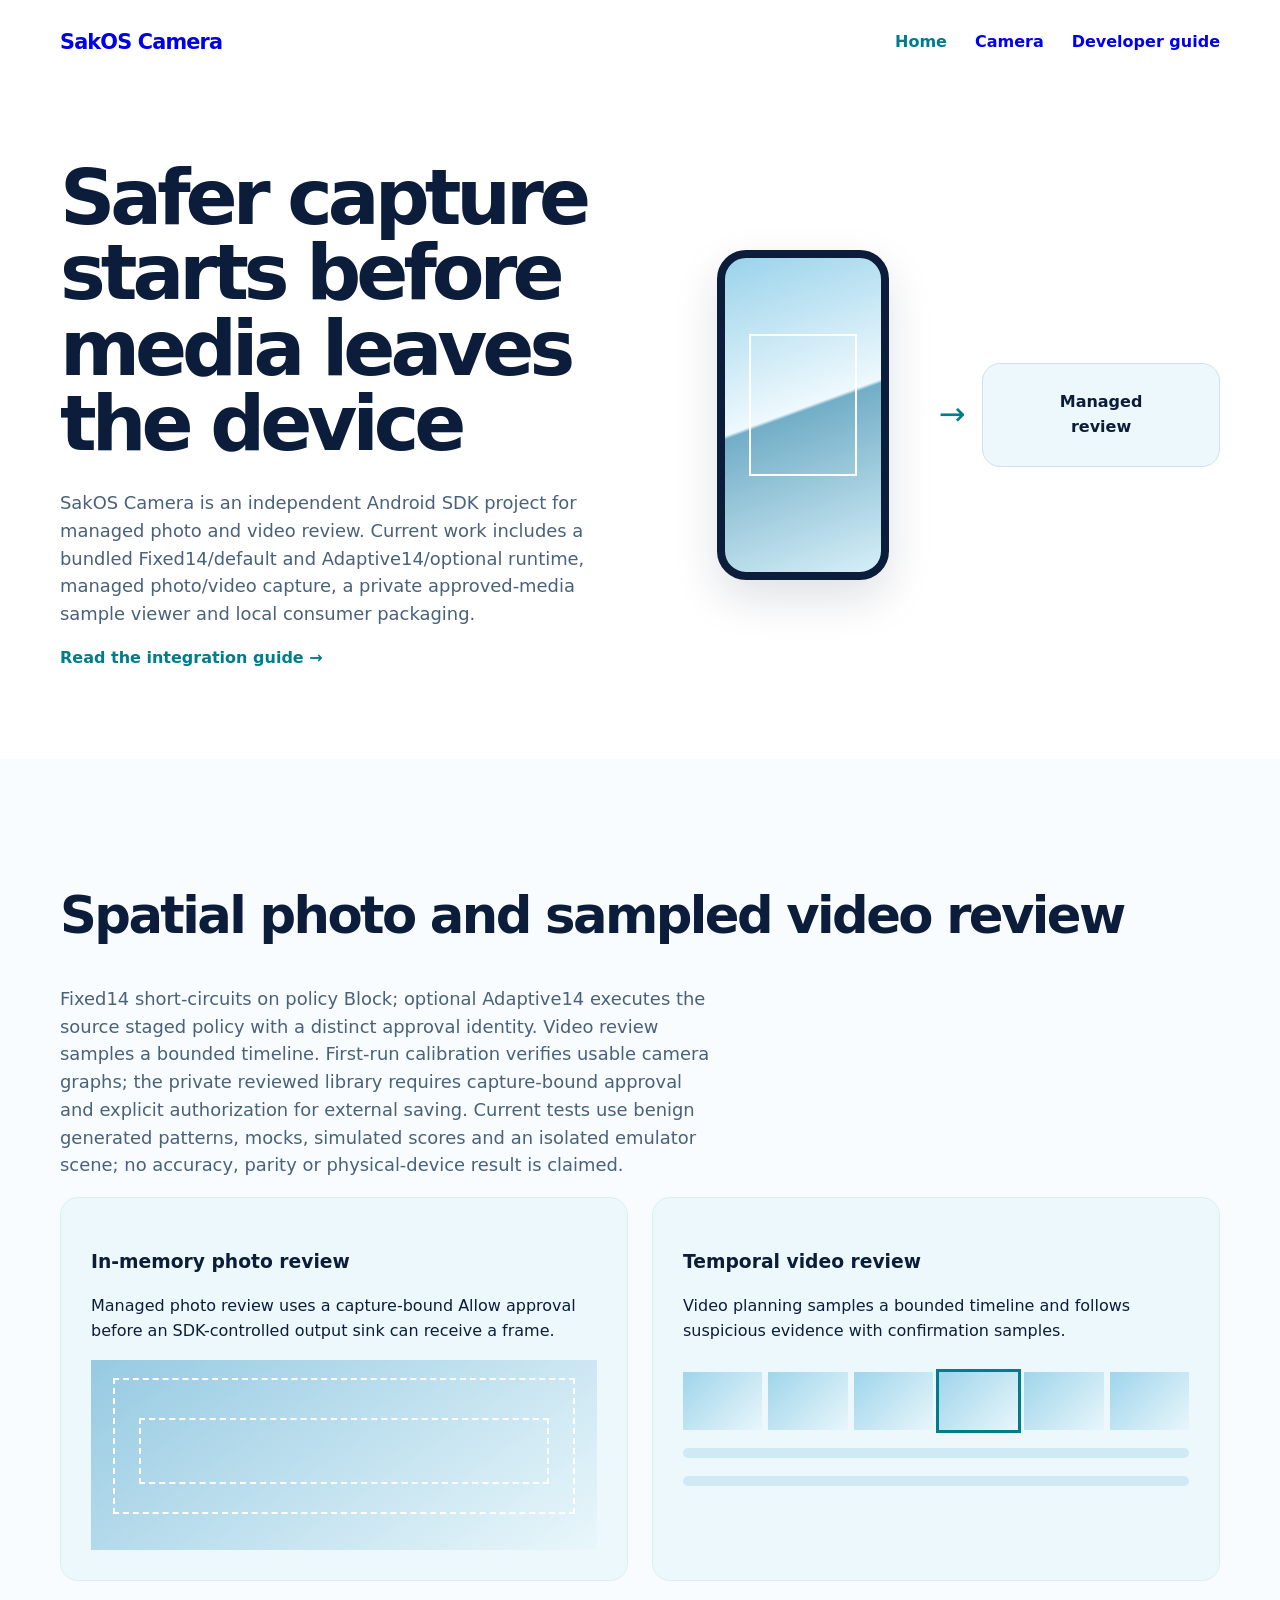
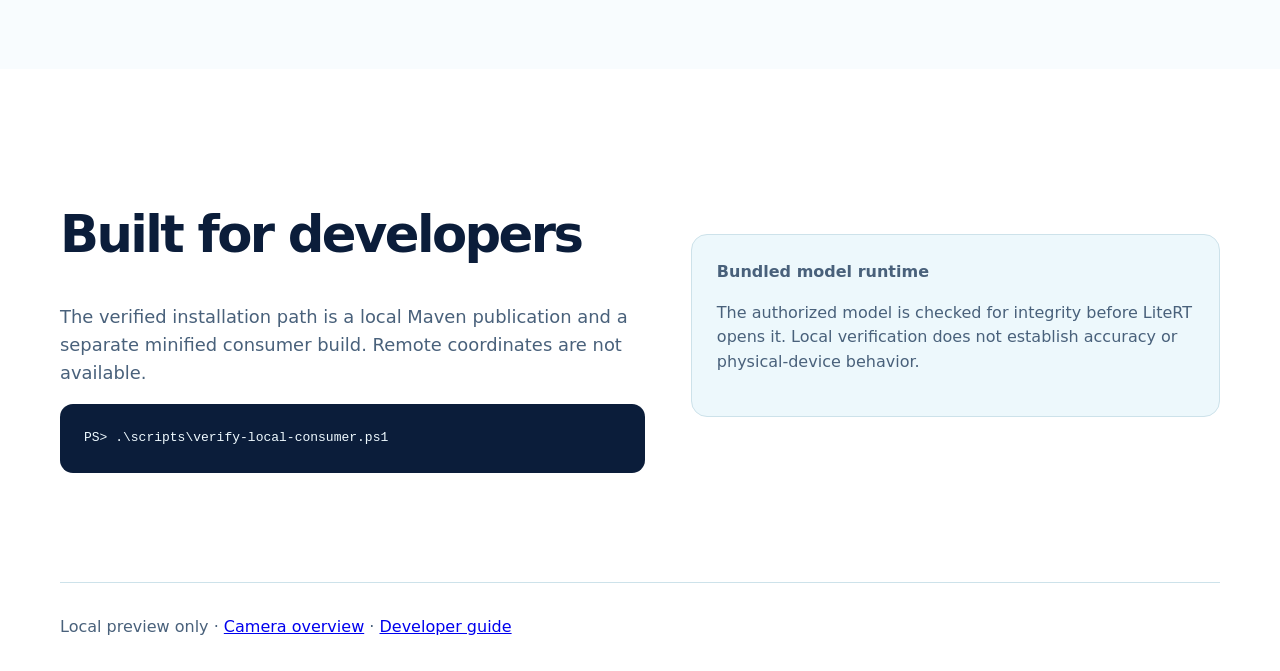
==== website/index.html @ ab8a535c "docs: reconcile expanded SDK tooling and candidate verification" ====
<!doctype html>
<html lang="en"><head><meta charset="utf-8"><meta name="viewport" content="width=device-width,initial-scale=1"><title>SakOS Camera</title><link rel="stylesheet" href="assets/site.css"></head><body>
<a class="skip" href="#main">Skip to content</a><header class="shell site-header"><a class="brand" href="./">SakOS Camera</a><nav class="nav"><a aria-current="page" href="./">Home</a><a href="camera/">Camera</a><a href="docs/camera/">Developer guide</a></nav></header>
<main id="main"><section class="shell hero"><div><h1>Safer capture starts before media leaves the device</h1><p class="lede">SakOS Camera is an independent Android SDK project for managed photo and video review. Current work includes a bundled Fixed14/default and Adaptive14/optional runtime, managed photo/video capture, a private approved-media sample viewer and local consumer packaging.</p><a class="link" href="docs/camera/">Read the integration guide →</a></div><div class="diagram" aria-label="Abstract managed review illustration"><div class="phone"></div><div class="arrow">→</div><div class="review">Managed<br>review</div></div></section><section class="band"><div class="shell"><h2>Spatial photo and sampled video review</h2><p class="copy">Fixed14 short-circuits on policy Block; optional Adaptive14 executes the source staged policy with a distinct approval identity. Video review samples a bounded timeline. First-run calibration verifies usable camera graphs; the private reviewed library requires capture-bound approval and explicit authorization for external saving. Current tests use benign generated patterns, mocks, simulated scores and an isolated emulator scene; no accuracy, parity or physical-device result is claimed.</p><div class="cards"><article class="card"><h3>In-memory photo review</h3><p>Managed photo review uses a capture-bound Allow approval before an SDK-controlled output sink can receive a frame.</p><div class="crop" aria-label="Abstract crop diagram"><i></i><i></i></div></article><article class="card"><h3>Temporal video review</h3><p>Video planning samples a bounded timeline and follows suspicious evidence with confirmation samples.</p><div class="timeline" aria-label="Abstract timeline"><div class="frames"><i></i><i></i><i></i><i></i><i></i><i></i></div><div class="track"></div><div class="track"></div></div></article></div></div></section><section class="shell developer"><div><h2>Built for developers</h2><p class="lede">The verified installation path is a local Maven publication and a separate minified consumer build. Remote coordinates are not available.</p><pre class="code">PS&gt; .\scripts\verify-local-consumer.ps1</pre></div><aside class="status"><strong>Bundled model runtime</strong><p>The authorized model is checked for integrity before LiteRT opens it. Local verification does not establish accuracy or physical-device behavior.</p></aside></section></main><footer class="shell site-footer">Local preview only · <a href="camera/">Camera overview</a> · <a href="docs/camera/">Developer guide</a></footer></body></html>
---- website/assets/site.css ----
:root{--ink:#0b1d3a;--teal:#007d8b;--sky:#edf8fc;--line:#cde2ea;--muted:#49617b;font-family:Inter,system-ui,sans-serif;color:var(--ink);background:#fff}*{box-sizing:border-box}body{margin:0;line-height:1.55}.shell{width:min(1160px,calc(100% - 48px));margin:auto}a:focus-visible,button:focus-visible{outline:3px solid var(--teal);outline-offset:4px}.skip{position:absolute;left:-999px}.skip:focus{left:12px;top:12px;background:var(--ink);color:#fff;padding:8px;z-index:5}.site-header{height:84px;display:flex;align-items:center;justify-content:space-between}.brand{font-size:1.3rem;font-weight:800;letter-spacing:-.04em;text-decoration:none}.nav{display:flex;gap:28px}.nav a{text-decoration:none;font-weight:650}.nav a[aria-current=page],.nav a:hover,.link{color:var(--teal)}.hero{padding:76px 0 88px;display:grid;grid-template-columns:1.03fr .97fr;gap:56px;align-items:center}h1{font-size:clamp(3rem,6vw,5.5rem);letter-spacing:-.065em;line-height:.98;margin:0 0 28px}h2{font-size:clamp(2rem,4vw,3.35rem);letter-spacing:-.05em;line-height:1.04}.lede,.copy{color:var(--muted);font-size:1.12rem;max-width:650px}.link{font-weight:800;text-decoration:none}.diagram{min-height:350px;display:grid;grid-template-columns:1fr .15fr 1fr;align-items:center;gap:12px}.phone{height:330px;width:172px;border:8px solid var(--ink);border-radius:29px;margin:auto;background:linear-gradient(160deg,#9ad3eb,#eef9fd 48%,#72aec7 49%,#d6eff8);position:relative;box-shadow:0 18px 45px #0b1d3a22}.phone:after{content:"";position:absolute;inset:76px 24px 96px;border:2px solid #fff}.arrow{text-align:center;color:var(--teal);font-size:2rem}.review{padding:26px 15px;border:1px solid var(--line);border-radius:18px;background:var(--sky);font-weight:750;text-align:center}.band{background:#f8fcfe;padding:88px 0}.cards{display:grid;grid-template-columns:repeat(2,1fr);gap:24px}.card{background:var(--sky);padding:30px;border:1px solid #dbeef4;border-radius:18px}.crop{height:190px;background:linear-gradient(145deg,#96cae2,#e9f7fb);position:relative}.crop i{position:absolute;border:2px dashed #fff}.crop i:first-child{inset:18px 22px 36px}.crop i:last-child{inset:58px 48px 66px}.timeline{margin-top:28px;display:grid;gap:18px}.frames{display:flex;gap:6px}.frames i{height:58px;flex:1;background:linear-gradient(135deg,#9fd5eb,#e8f6fb)}.frames i:nth-child(4){outline:3px solid var(--teal)}.track{height:10px;background:#cfeaf4;border-radius:10px}.developer{padding:96px 0;display:grid;grid-template-columns:1.05fr .95fr;gap:46px;align-items:center}.code{background:var(--ink);color:#effaff;padding:24px;border-radius:13px;overflow:auto}.status,.notice{background:var(--sky);border:1px solid var(--line);padding:25px;border-radius:16px;color:var(--muted)}.page{padding:76px 0}.content{max-width:800px;padding:18px 0 90px}.content p,.content li{color:var(--muted)}.site-footer{padding:32px 0;color:var(--muted);border-top:1px solid var(--line)}@media(max-width:700px){.shell{width:min(100% - 32px,640px)}.site-header{height:70px}.nav{gap:14px;font-size:.85rem}.hero,.developer{grid-template-columns:1fr;gap:32px;padding:54px 0 62px}.diagram{transform:scale(.9);margin-bottom:-25px}.cards{grid-template-columns:1fr}.band{padding:62px 0}}

@media(max-width:700px){
  .site-header{display:grid;height:auto;justify-content:stretch;gap:10px;padding:18px 0}
  .brand{white-space:nowrap}
  .nav{justify-content:space-between;gap:12px;font-size:.88rem}
  .page{padding:54px 0}
  .page h1{font-size:clamp(2.6rem,13vw,3.5rem)}
}
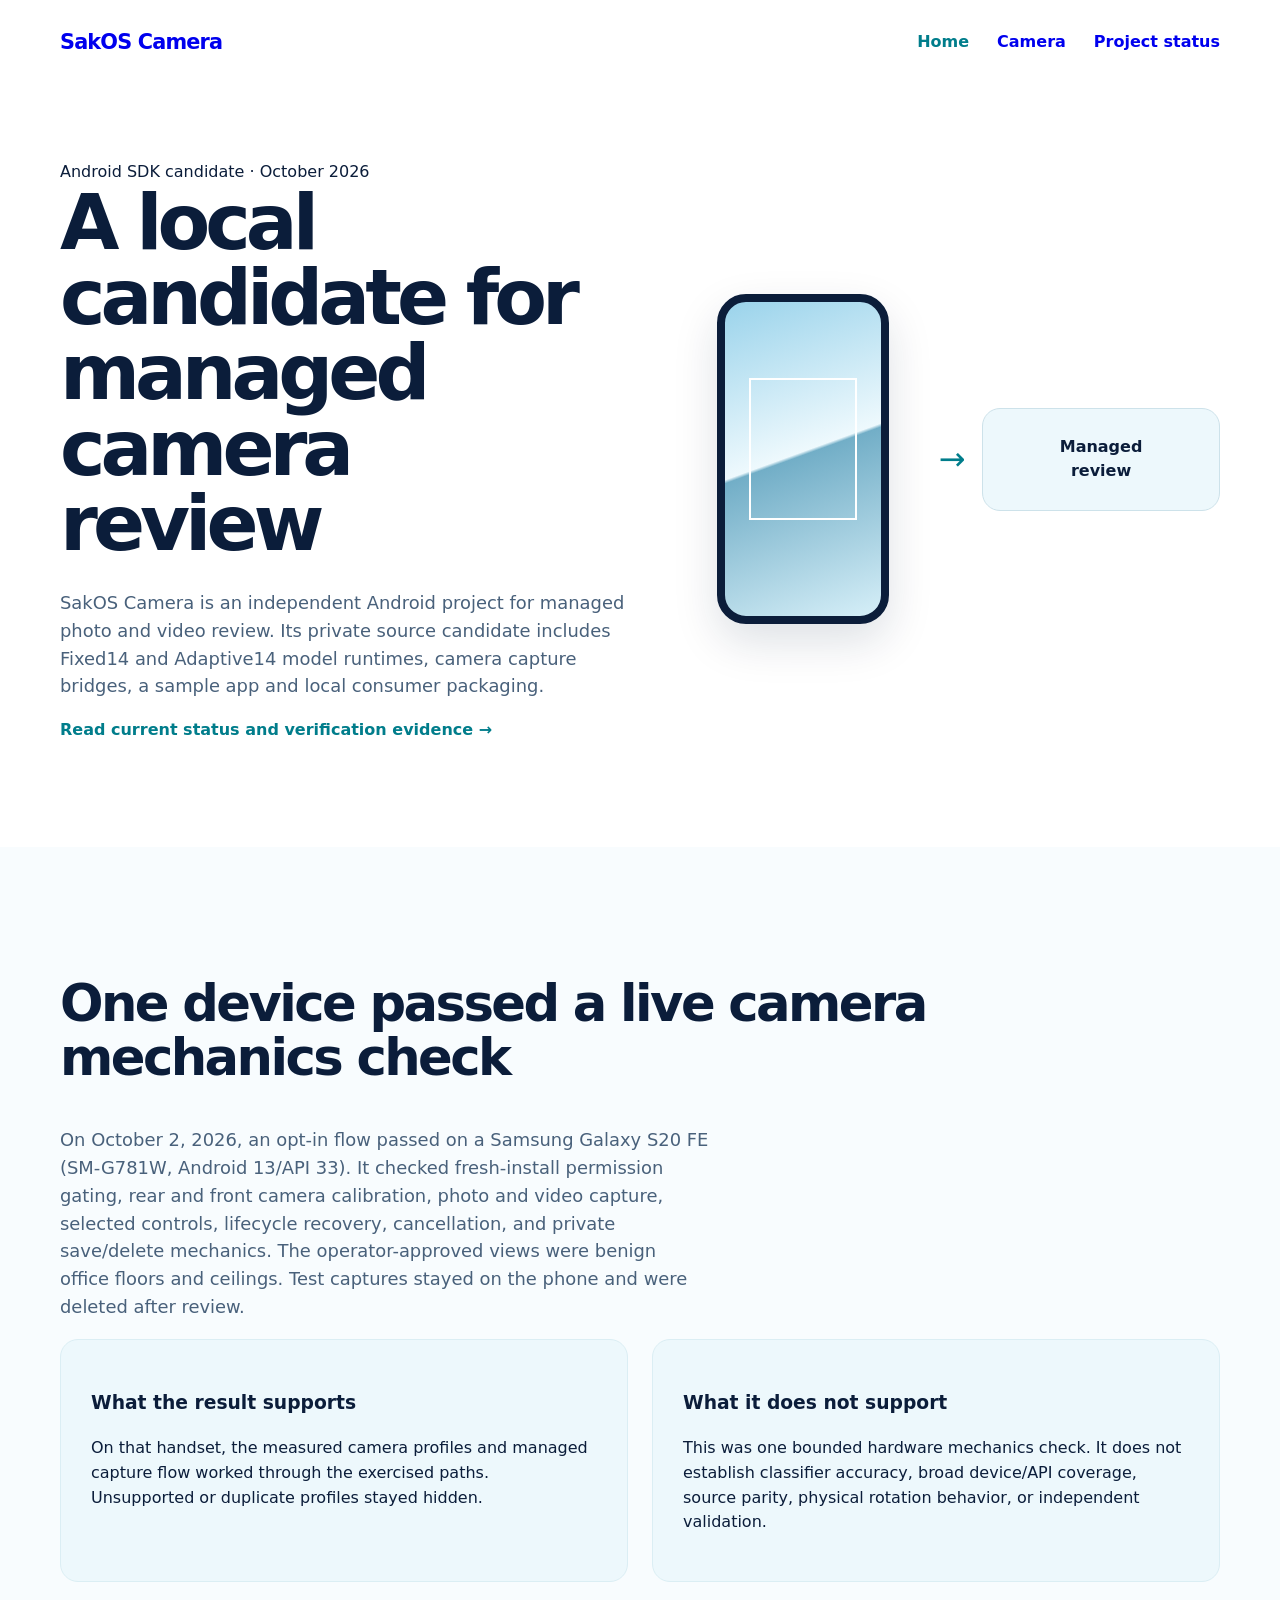
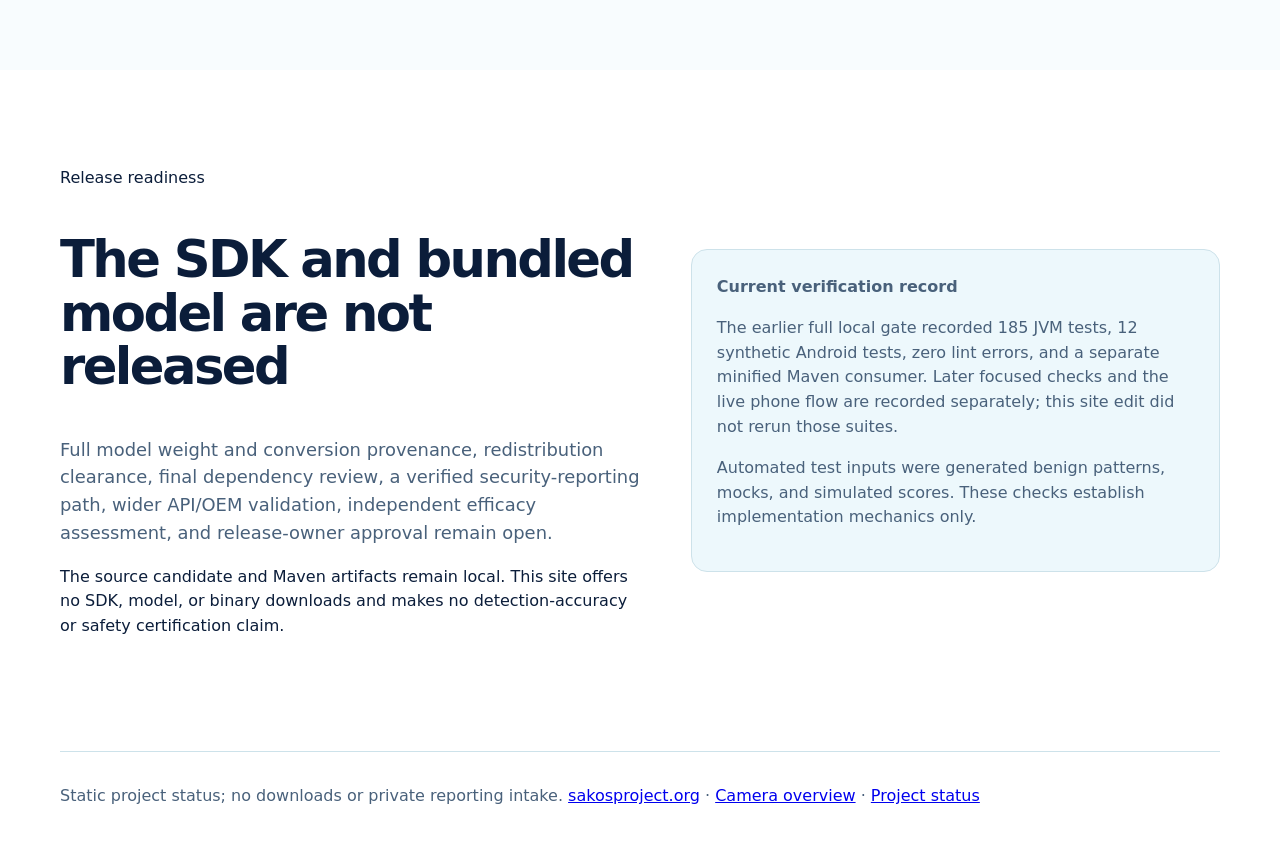
==== commit 386a6d7f: "docs: refresh camera status and Pages target" ====
--- a/website/index.html
+++ b/website/index.html
@@ -1,4 +1,71 @@
 <!doctype html>
-<html lang="en"><head><meta charset="utf-8"><meta name="viewport" content="width=device-width,initial-scale=1"><title>SakOS Camera</title><link rel="stylesheet" href="assets/site.css"></head><body>
-<a class="skip" href="#main">Skip to content</a><header class="shell site-header"><a class="brand" href="./">SakOS Camera</a><nav class="nav"><a aria-current="page" href="./">Home</a><a href="camera/">Camera</a><a href="docs/camera/">Developer guide</a></nav></header>
-<main id="main"><section class="shell hero"><div><h1>Safer capture starts before media leaves the device</h1><p class="lede">SakOS Camera is an independent Android SDK project for managed photo and video review. Current work includes a bundled Fixed14/default and Adaptive14/optional runtime, managed photo/video capture, a private approved-media sample viewer and local consumer packaging.</p><a class="link" href="docs/camera/">Read the integration guide →</a></div><div class="diagram" aria-label="Abstract managed review illustration"><div class="phone"></div><div class="arrow">→</div><div class="review">Managed<br>review</div></div></section><section class="band"><div class="shell"><h2>Spatial photo and sampled video review</h2><p class="copy">Fixed14 short-circuits on policy Block; optional Adaptive14 executes the source staged policy with a distinct approval identity. Video review samples a bounded timeline. First-run calibration verifies usable camera graphs; the private reviewed library requires capture-bound approval and explicit authorization for external saving. Current tests use benign generated patterns, mocks, simulated scores and an isolated emulator scene; no accuracy, parity or physical-device result is claimed.</p><div class="cards"><article class="card"><h3>In-memory photo review</h3><p>Managed photo review uses a capture-bound Allow approval before an SDK-controlled output sink can receive a frame.</p><div class="crop" aria-label="Abstract crop diagram"><i></i><i></i></div></article><article class="card"><h3>Temporal video review</h3><p>Video planning samples a bounded timeline and follows suspicious evidence with confirmation samples.</p><div class="timeline" aria-label="Abstract timeline"><div class="frames"><i></i><i></i><i></i><i></i><i></i><i></i></div><div class="track"></div><div class="track"></div></div></article></div></div></section><section class="shell developer"><div><h2>Built for developers</h2><p class="lede">The verified installation path is a local Maven publication and a separate minified consumer build. Remote coordinates are not available.</p><pre class="code">PS&gt; .\scripts\verify-local-consumer.ps1</pre></div><aside class="status"><strong>Bundled model runtime</strong><p>The authorized model is checked for integrity before LiteRT opens it. Local verification does not establish accuracy or physical-device behavior.</p></aside></section></main><footer class="shell site-footer">Local preview only · <a href="camera/">Camera overview</a> · <a href="docs/camera/">Developer guide</a></footer></body></html>
+<html lang="en">
+<head>
+  <meta charset="utf-8">
+  <meta name="viewport" content="width=device-width, initial-scale=1">
+  <meta name="description" content="Current status and verification evidence for the SakOS Camera Android SDK candidate.">
+  <link rel="canonical" href="https://sakosproject.org/">
+  <title>SakOS Camera | Project status</title>
+  <link rel="stylesheet" href="assets/site.css">
+</head>
+<body>
+  <a class="skip" href="#main">Skip to content</a>
+  <header class="shell site-header">
+    <a class="brand" href="./">SakOS Camera</a>
+    <nav class="nav" aria-label="Primary navigation">
+      <a aria-current="page" href="./">Home</a>
+      <a href="camera/">Camera</a>
+      <a href="docs/camera/">Project status</a>
+    </nav>
+  </header>
+
+  <main id="main">
+    <section class="shell hero">
+      <div>
+        <div class="eyebrow">Android SDK candidate · October 2026</div>
+        <h1>A local candidate for managed camera review</h1>
+        <p class="lede">SakOS Camera is an independent Android project for managed photo and video review. Its private source candidate includes Fixed14 and Adaptive14 model runtimes, camera capture bridges, a sample app and local consumer packaging.</p>
+        <p><a class="link" href="docs/camera/">Read current status and verification evidence &rarr;</a></p>
+      </div>
+      <div class="diagram" aria-label="Illustration of a phone sending a capture through a managed review step">
+        <div class="phone"></div>
+        <div class="arrow" aria-hidden="true">&rarr;</div>
+        <div class="review">Managed<br>review</div>
+      </div>
+    </section>
+
+    <section class="band">
+      <div class="shell">
+        <h2>One device passed a live camera mechanics check</h2>
+        <p class="copy">On October 2, 2026, an opt-in flow passed on a Samsung Galaxy S20 FE (SM-G781W, Android 13/API 33). It checked fresh-install permission gating, rear and front camera calibration, photo and video capture, selected controls, lifecycle recovery, cancellation, and private save/delete mechanics. The operator-approved views were benign office floors and ceilings. Test captures stayed on the phone and were deleted after review.</p>
+        <div class="cards">
+          <article class="card">
+            <h3>What the result supports</h3>
+            <p>On that handset, the measured camera profiles and managed capture flow worked through the exercised paths. Unsupported or duplicate profiles stayed hidden.</p>
+          </article>
+          <article class="card">
+            <h3>What it does not support</h3>
+            <p>This was one bounded hardware mechanics check. It does not establish classifier accuracy, broad device/API coverage, source parity, physical rotation behavior, or independent validation.</p>
+          </article>
+        </div>
+      </div>
+    </section>
+
+    <section class="shell developer">
+      <div>
+        <div class="eyebrow">Release readiness</div>
+        <h2>The SDK and bundled model are not released</h2>
+        <p class="lede">Full model weight and conversion provenance, redistribution clearance, final dependency review, a verified security-reporting path, wider API/OEM validation, independent efficacy assessment, and release-owner approval remain open.</p>
+        <p>The source candidate and Maven artifacts remain local. This site offers no SDK, model, or binary downloads and makes no detection-accuracy or safety certification claim.</p>
+      </div>
+      <aside class="status">
+        <strong>Current verification record</strong>
+        <p>The earlier full local gate recorded 185 JVM tests, 12 synthetic Android tests, zero lint errors, and a separate minified Maven consumer. Later focused checks and the live phone flow are recorded separately; this site edit did not rerun those suites.</p>
+        <p>Automated test inputs were generated benign patterns, mocks, and simulated scores. These checks establish implementation mechanics only.</p>
+      </aside>
+    </section>
+  </main>
+
+  <footer class="shell site-footer">Static project status; no downloads or private reporting intake. <a href="https://sakosproject.org/">sakosproject.org</a> · <a href="camera/">Camera overview</a> · <a href="docs/camera/">Project status</a></footer>
+</body>
+</html>
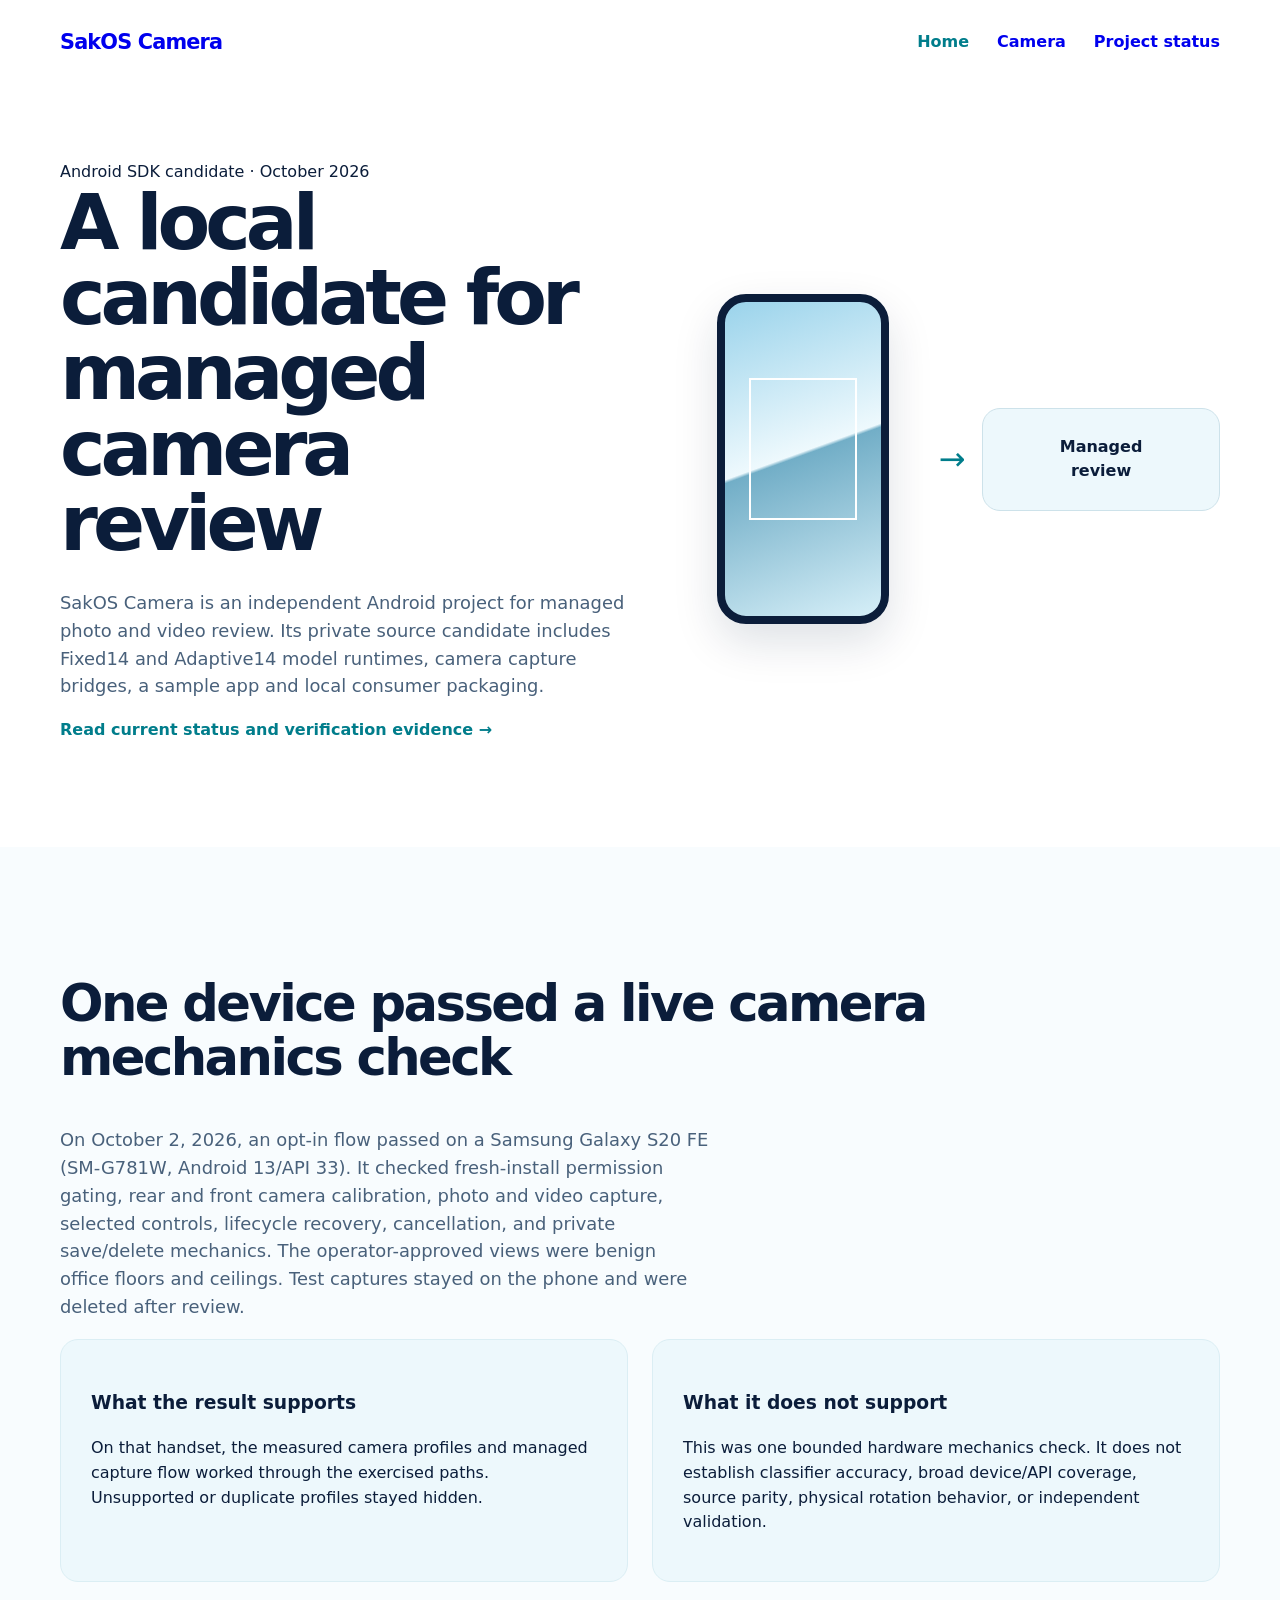
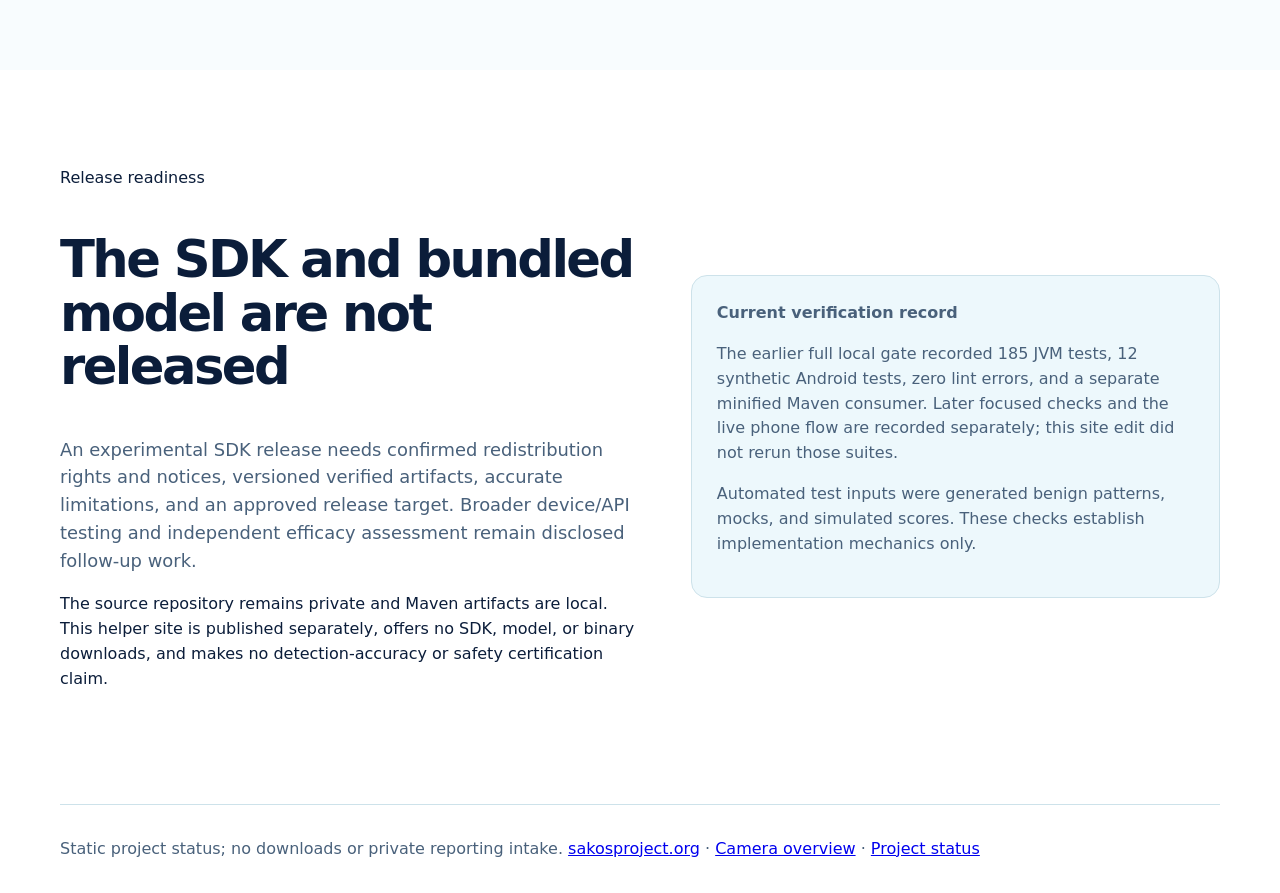
==== commit 7015cbe8: "docs: streamline publication requirements and prepare Pages launch" ====
--- a/website/index.html
+++ b/website/index.html
@@ -55,8 +55,8 @@
       <div>
         <div class="eyebrow">Release readiness</div>
         <h2>The SDK and bundled model are not released</h2>
-        <p class="lede">Full model weight and conversion provenance, redistribution clearance, final dependency review, a verified security-reporting path, wider API/OEM validation, independent efficacy assessment, and release-owner approval remain open.</p>
-        <p>The source candidate and Maven artifacts remain local. This site offers no SDK, model, or binary downloads and makes no detection-accuracy or safety certification claim.</p>
+        <p class="lede">An experimental SDK release needs confirmed redistribution rights and notices, versioned verified artifacts, accurate limitations, and an approved release target. Broader device/API testing and independent efficacy assessment remain disclosed follow-up work.</p>
+        <p>The source repository remains private and Maven artifacts are local. This helper site is published separately, offers no SDK, model, or binary downloads, and makes no detection-accuracy or safety certification claim.</p>
       </div>
       <aside class="status">
         <strong>Current verification record</strong>
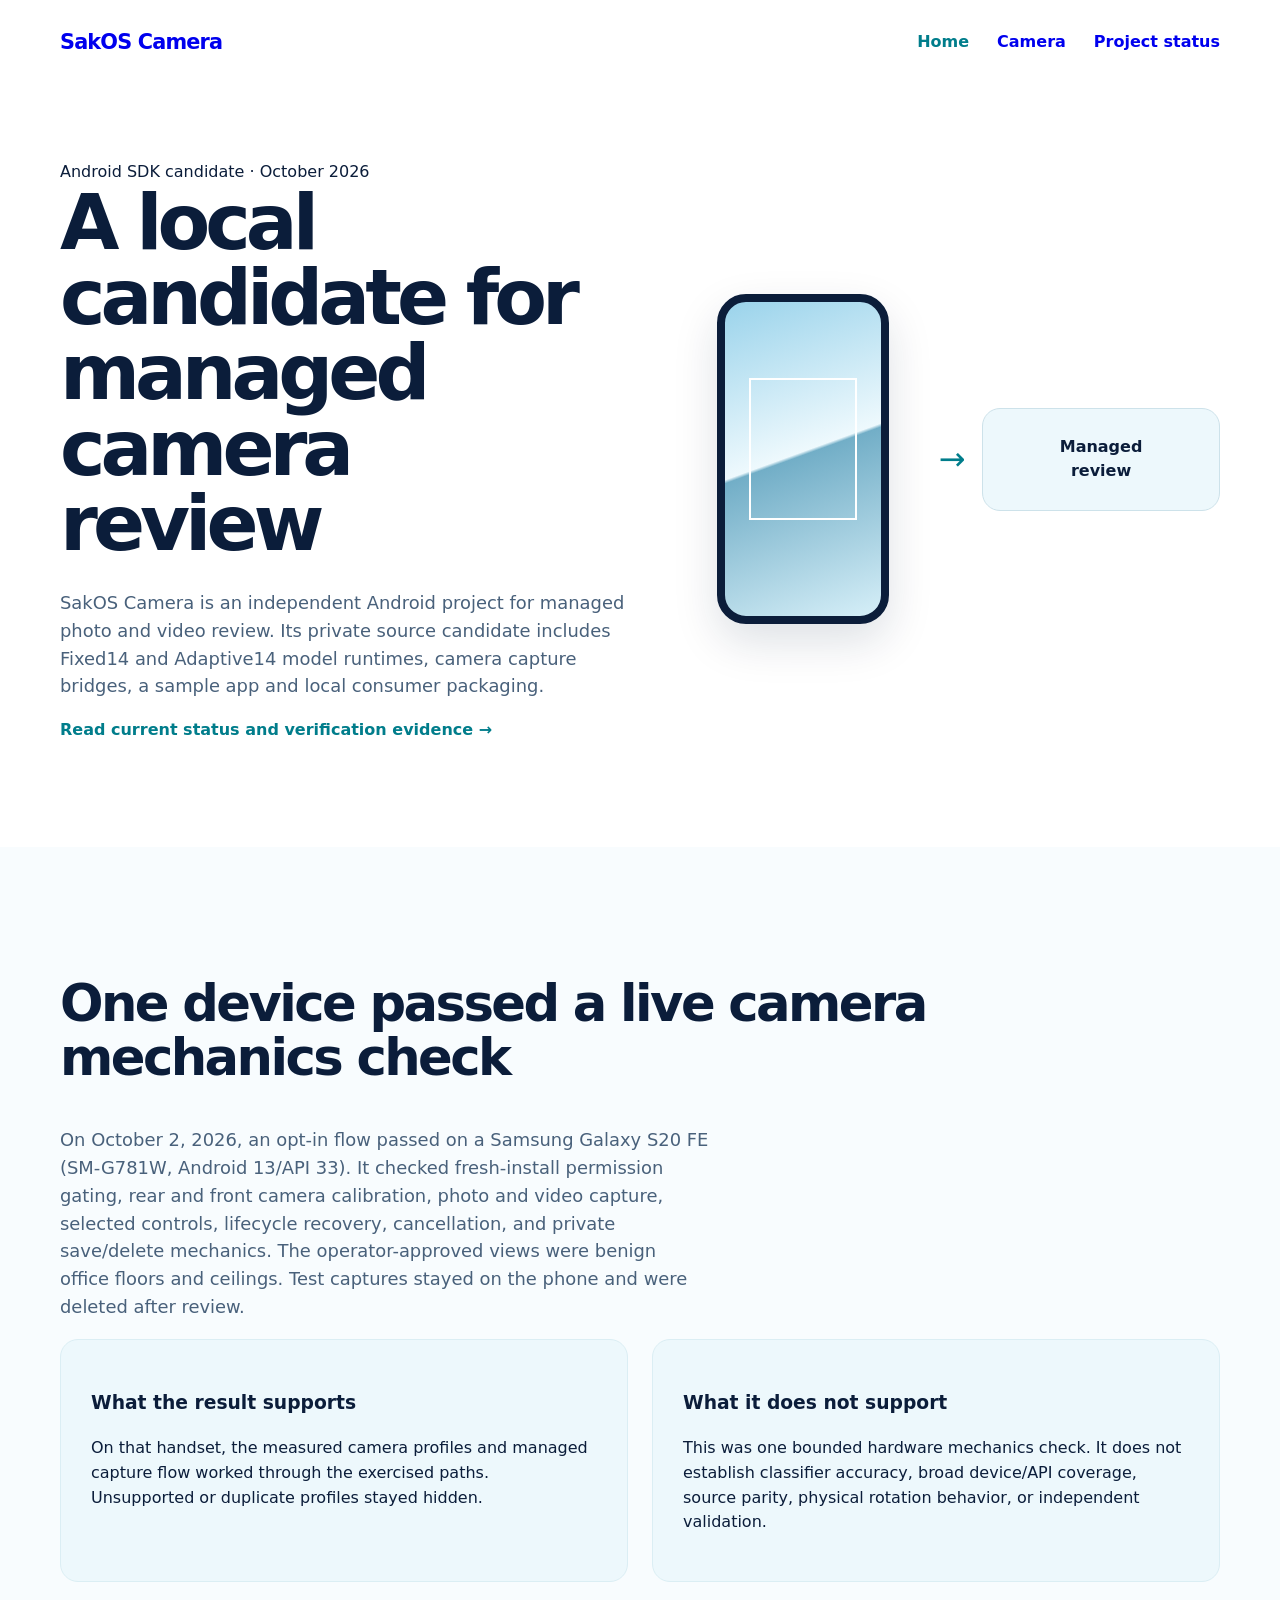
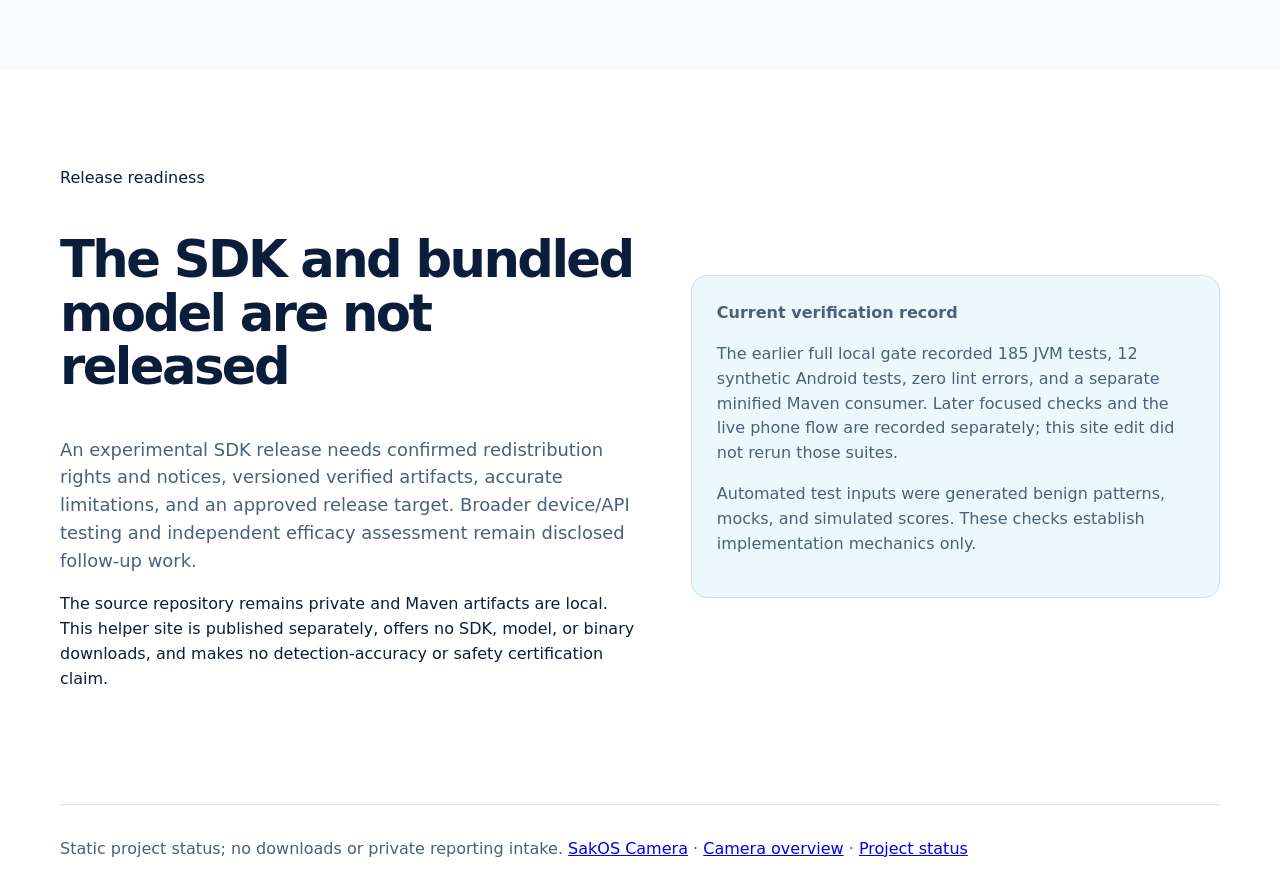
==== commit 88b0fd81: "docs: record live Pages site and domain attachment steps" ====
--- a/website/index.html
+++ b/website/index.html
@@ -66,6 +66,6 @@
     </section>
   </main>
 
-  <footer class="shell site-footer">Static project status; no downloads or private reporting intake. <a href="https://sakosproject.org/">sakosproject.org</a> · <a href="camera/">Camera overview</a> · <a href="docs/camera/">Project status</a></footer>
+  <footer class="shell site-footer">Static project status; no downloads or private reporting intake. <a href="./">SakOS Camera</a> · <a href="camera/">Camera overview</a> · <a href="docs/camera/">Project status</a></footer>
 </body>
 </html>
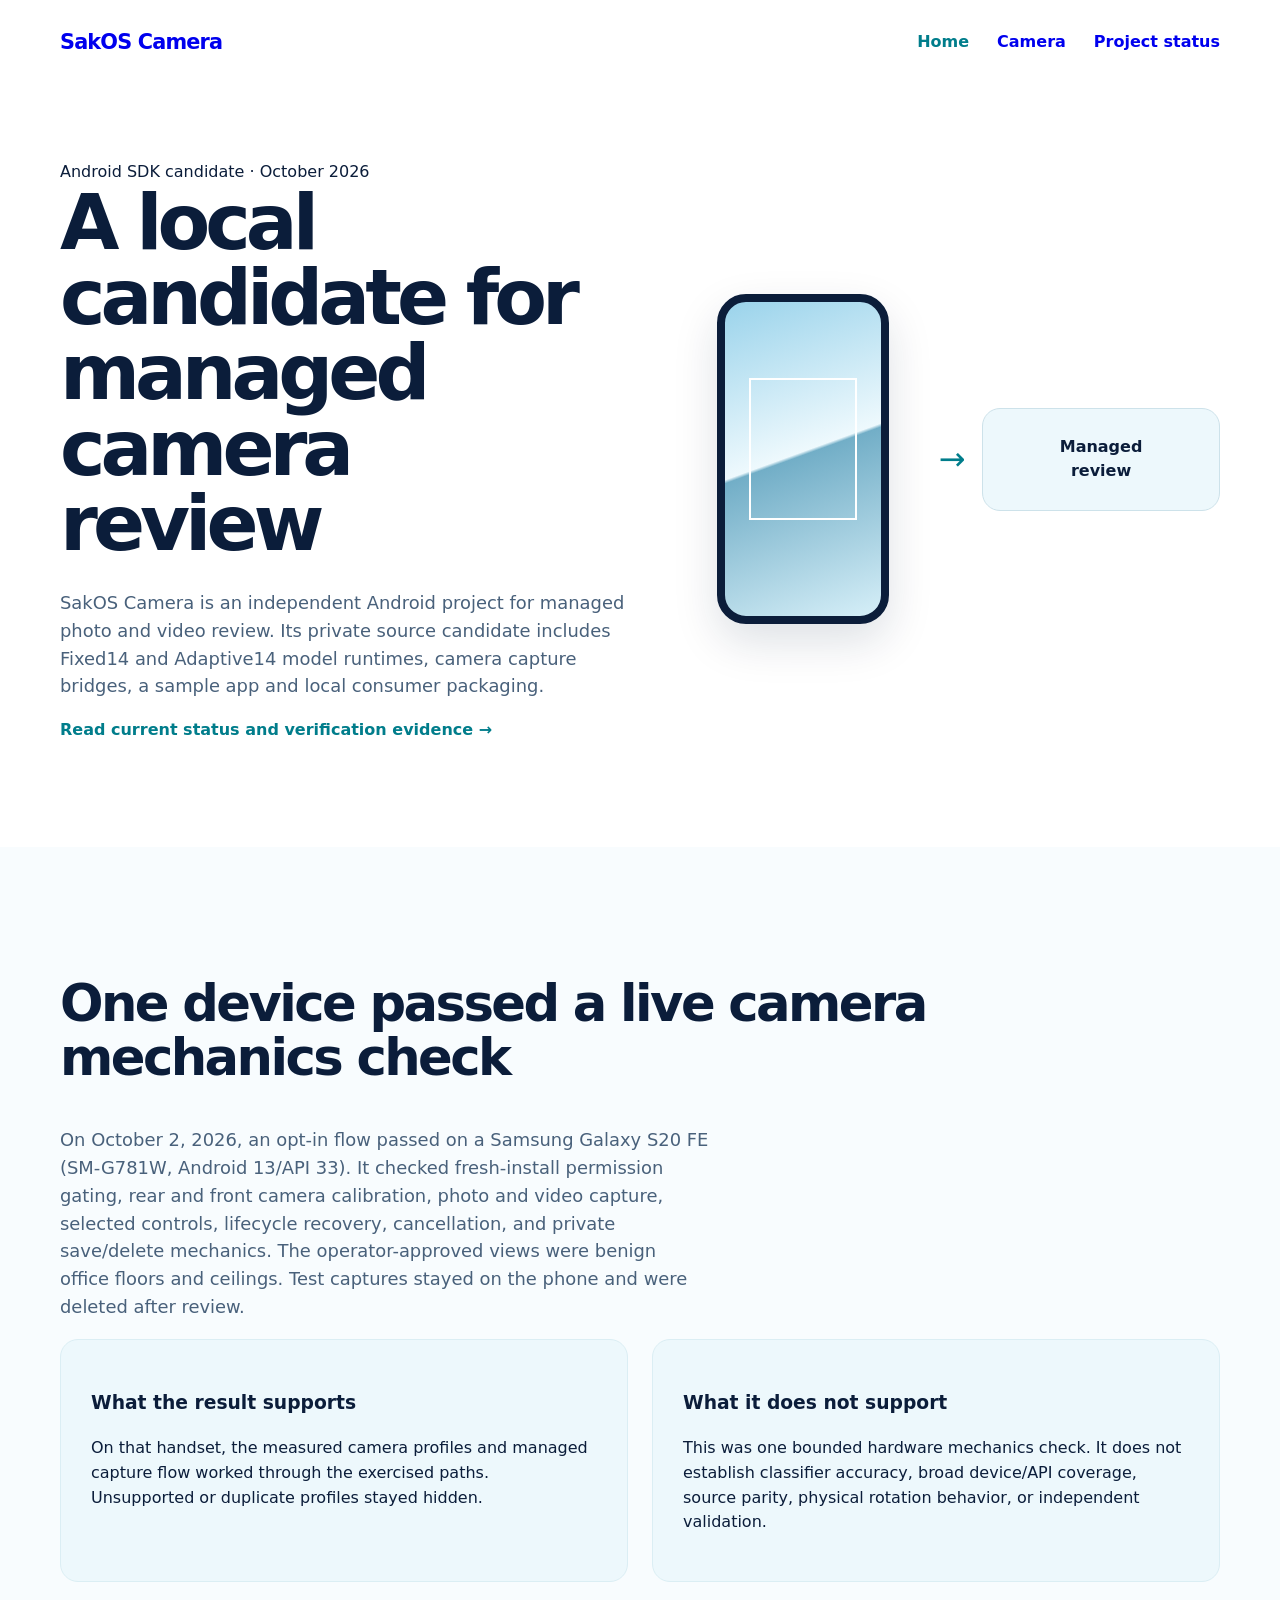
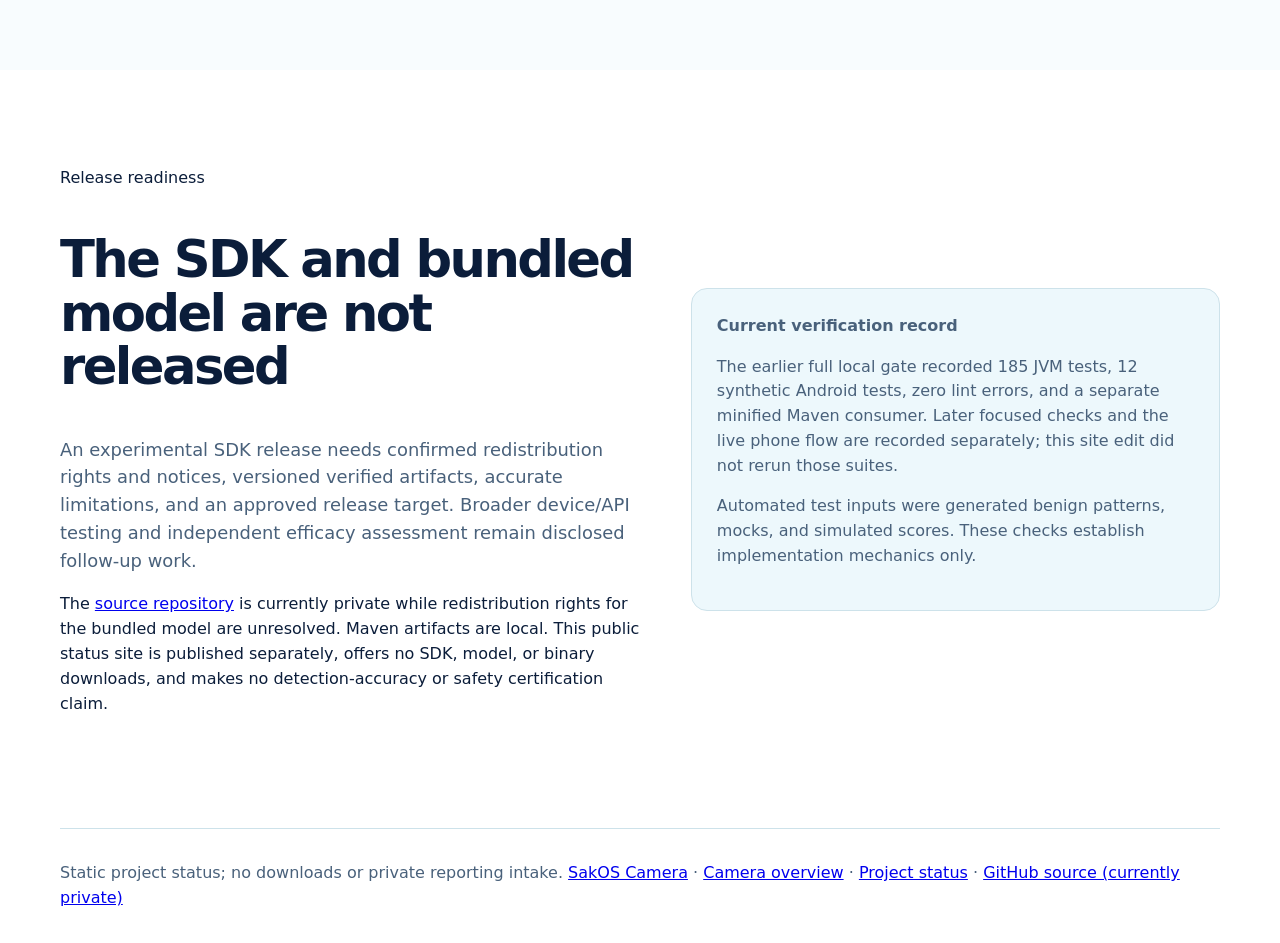
==== commit d0668988: "docs: refresh project links and release status" ====
--- a/website/index.html
+++ b/website/index.html
@@ -5,6 +5,7 @@
   <meta name="viewport" content="width=device-width, initial-scale=1">
   <meta name="description" content="Current status and verification evidence for the SakOS Camera Android SDK candidate.">
   <link rel="canonical" href="https://sakosproject.org/">
+  <link rel="icon" type="image/svg+xml" href="favicon.svg">
   <title>SakOS Camera | Project status</title>
   <link rel="stylesheet" href="assets/site.css">
 </head>
@@ -56,7 +57,7 @@
         <div class="eyebrow">Release readiness</div>
         <h2>The SDK and bundled model are not released</h2>
         <p class="lede">An experimental SDK release needs confirmed redistribution rights and notices, versioned verified artifacts, accurate limitations, and an approved release target. Broader device/API testing and independent efficacy assessment remain disclosed follow-up work.</p>
-        <p>The source repository remains private and Maven artifacts are local. This helper site is published separately, offers no SDK, model, or binary downloads, and makes no detection-accuracy or safety certification claim.</p>
+        <p>The <a href="https://github.com/sakosproject/sakos-camera-sdk">source repository</a> is currently private while redistribution rights for the bundled model are unresolved. Maven artifacts are local. This public status site is published separately, offers no SDK, model, or binary downloads, and makes no detection-accuracy or safety certification claim.</p>
       </div>
       <aside class="status">
         <strong>Current verification record</strong>
@@ -66,6 +67,6 @@
     </section>
   </main>
 
-  <footer class="shell site-footer">Static project status; no downloads or private reporting intake. <a href="./">SakOS Camera</a> · <a href="camera/">Camera overview</a> · <a href="docs/camera/">Project status</a></footer>
+  <footer class="shell site-footer">Static project status; no downloads or private reporting intake. <a href="./">SakOS Camera</a> · <a href="camera/">Camera overview</a> · <a href="docs/camera/">Project status</a> · <a href="https://github.com/sakosproject/sakos-camera-sdk">GitHub source (currently private)</a></footer>
 </body>
 </html>
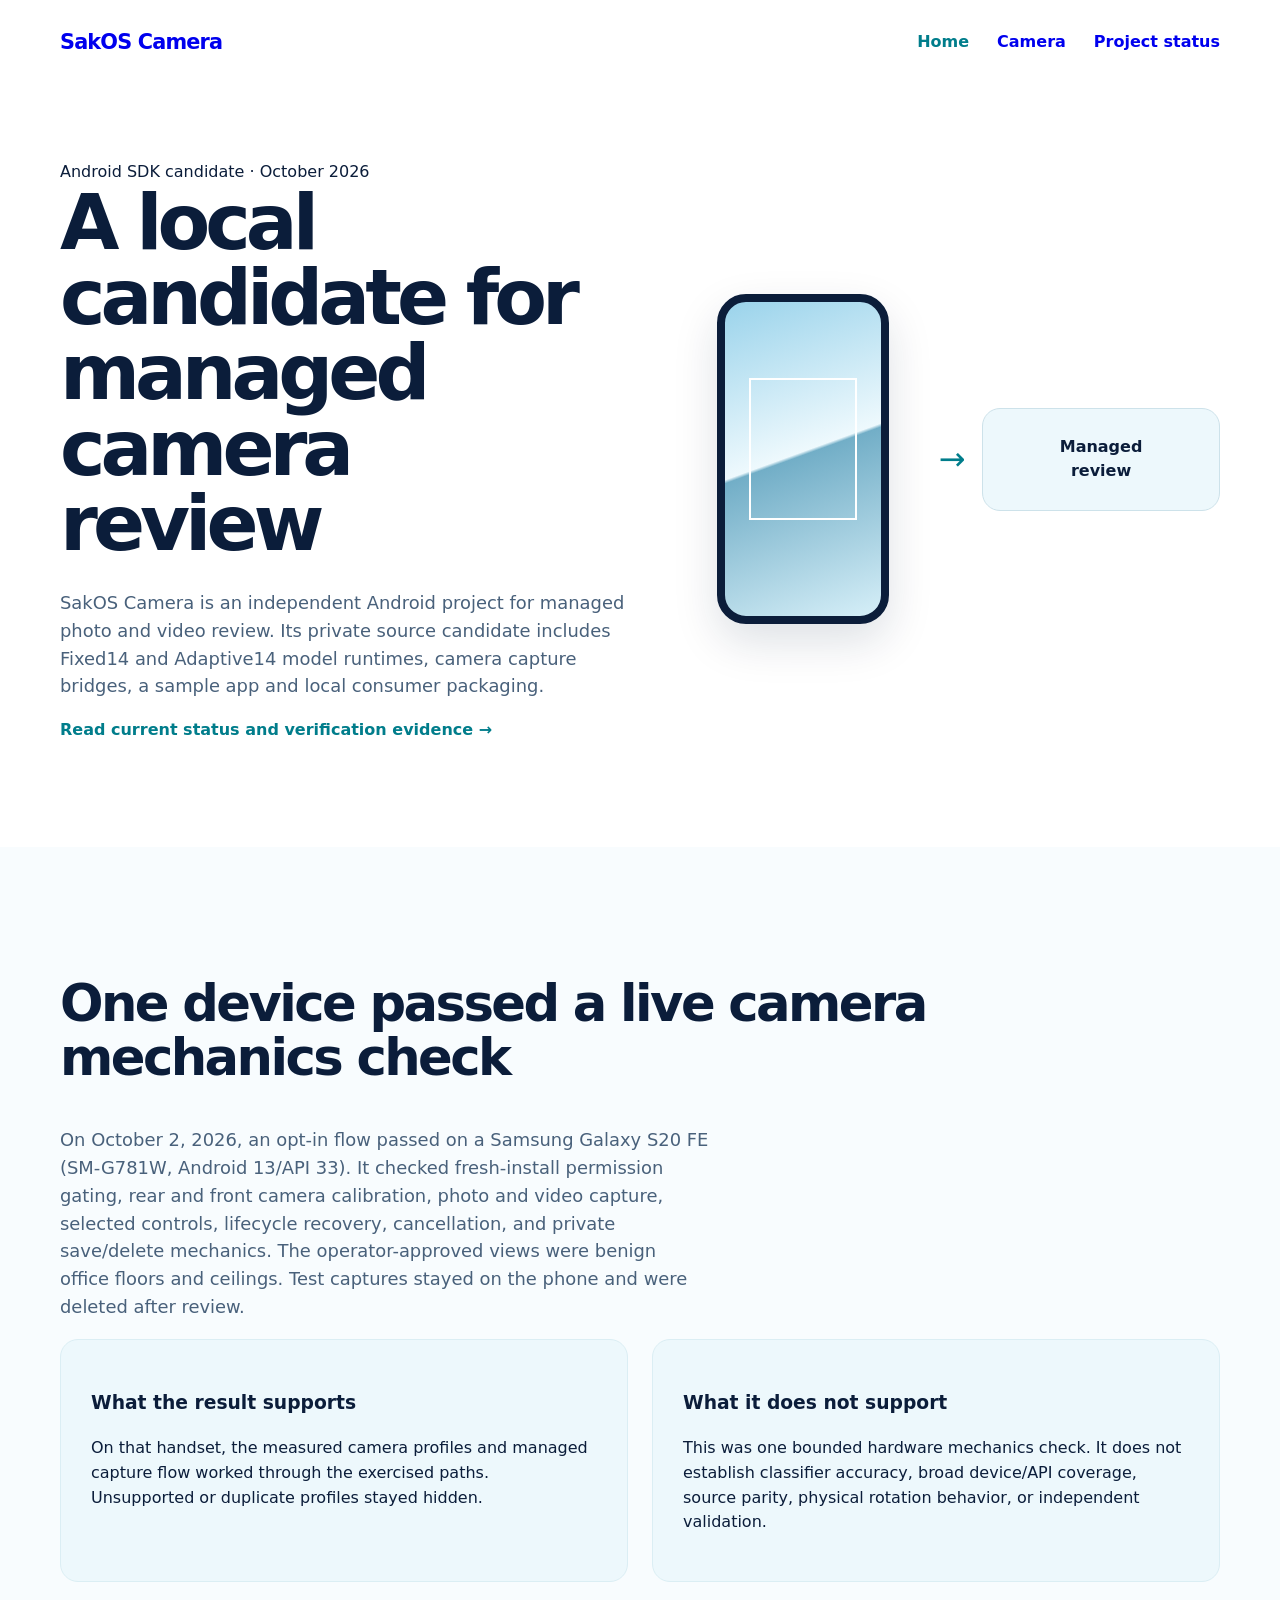
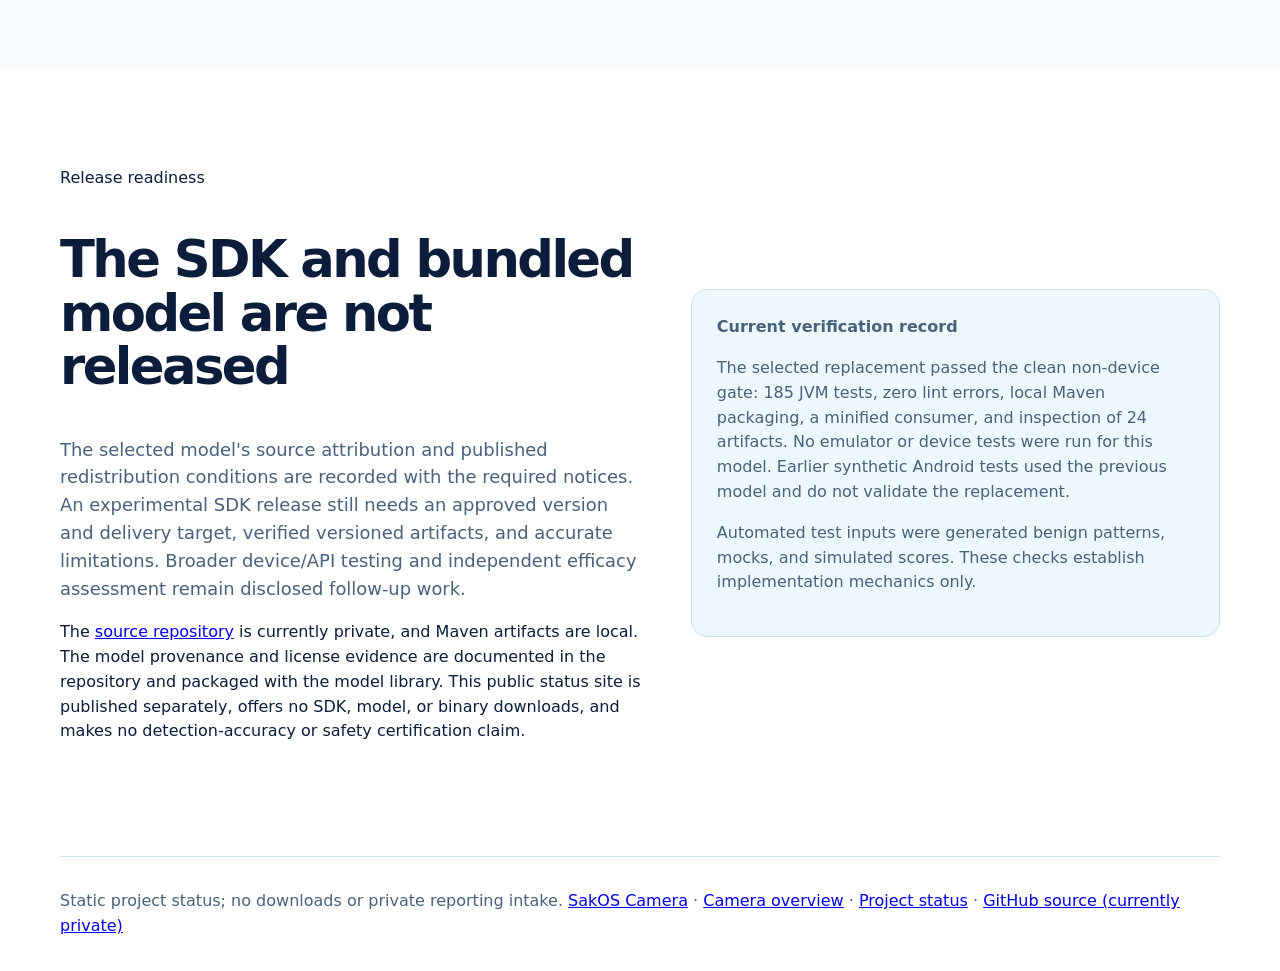
==== commit 2435d69b: "Replace the bundled model with a reproducible float32 conversion" ====
--- a/website/index.html
+++ b/website/index.html
@@ -56,12 +56,12 @@
       <div>
         <div class="eyebrow">Release readiness</div>
         <h2>The SDK and bundled model are not released</h2>
-        <p class="lede">An experimental SDK release needs confirmed redistribution rights and notices, versioned verified artifacts, accurate limitations, and an approved release target. Broader device/API testing and independent efficacy assessment remain disclosed follow-up work.</p>
-        <p>The <a href="https://github.com/sakosproject/sakos-camera-sdk">source repository</a> is currently private while redistribution rights for the bundled model are unresolved. Maven artifacts are local. This public status site is published separately, offers no SDK, model, or binary downloads, and makes no detection-accuracy or safety certification claim.</p>
+        <p class="lede">The selected model's source attribution and published redistribution conditions are recorded with the required notices. An experimental SDK release still needs an approved version and delivery target, verified versioned artifacts, and accurate limitations. Broader device/API testing and independent efficacy assessment remain disclosed follow-up work.</p>
+        <p>The <a href="https://github.com/sakosproject/sakos-camera-sdk">source repository</a> is currently private, and Maven artifacts are local. The model provenance and license evidence are documented in the repository and packaged with the model library. This public status site is published separately, offers no SDK, model, or binary downloads, and makes no detection-accuracy or safety certification claim.</p>
       </div>
       <aside class="status">
         <strong>Current verification record</strong>
-        <p>The earlier full local gate recorded 185 JVM tests, 12 synthetic Android tests, zero lint errors, and a separate minified Maven consumer. Later focused checks and the live phone flow are recorded separately; this site edit did not rerun those suites.</p>
+        <p>The selected replacement passed the clean non-device gate: 185 JVM tests, zero lint errors, local Maven packaging, a minified consumer, and inspection of 24 artifacts. No emulator or device tests were run for this model. Earlier synthetic Android tests used the previous model and do not validate the replacement.</p>
         <p>Automated test inputs were generated benign patterns, mocks, and simulated scores. These checks establish implementation mechanics only.</p>
       </aside>
     </section>
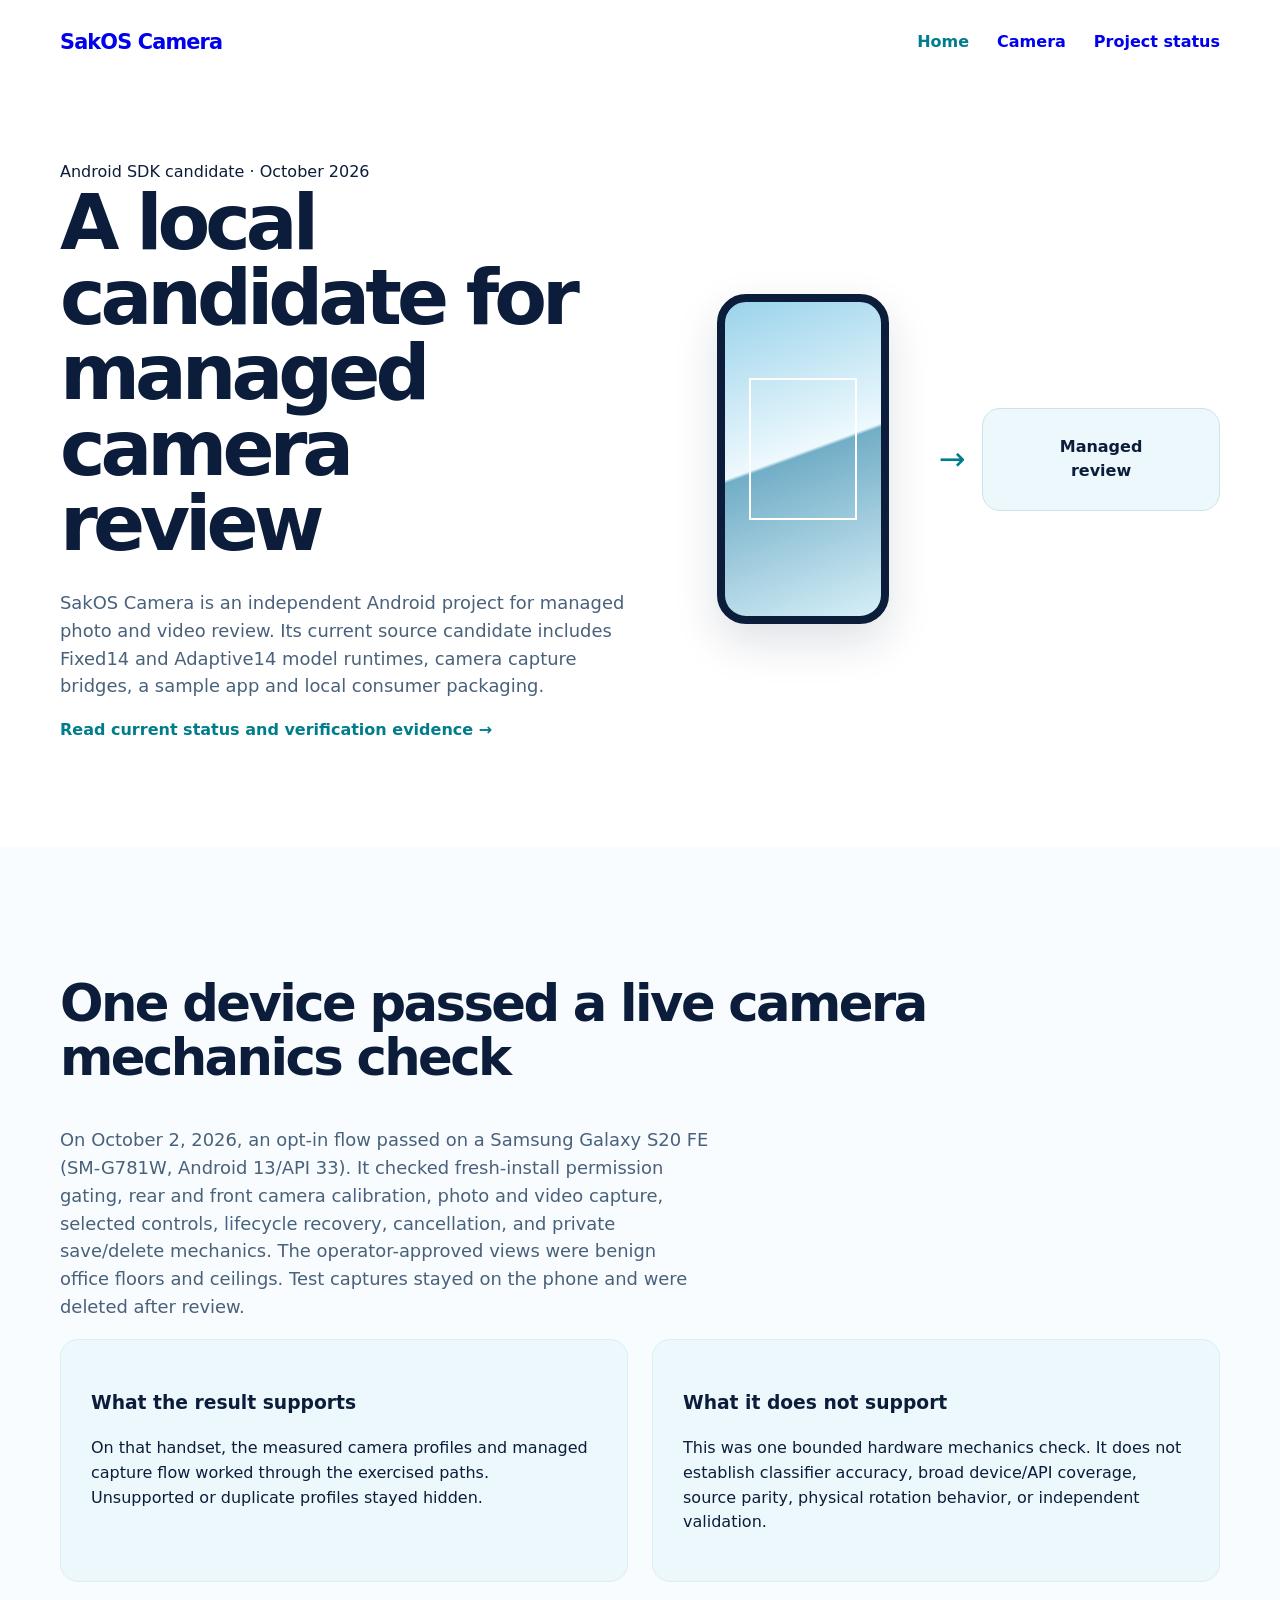
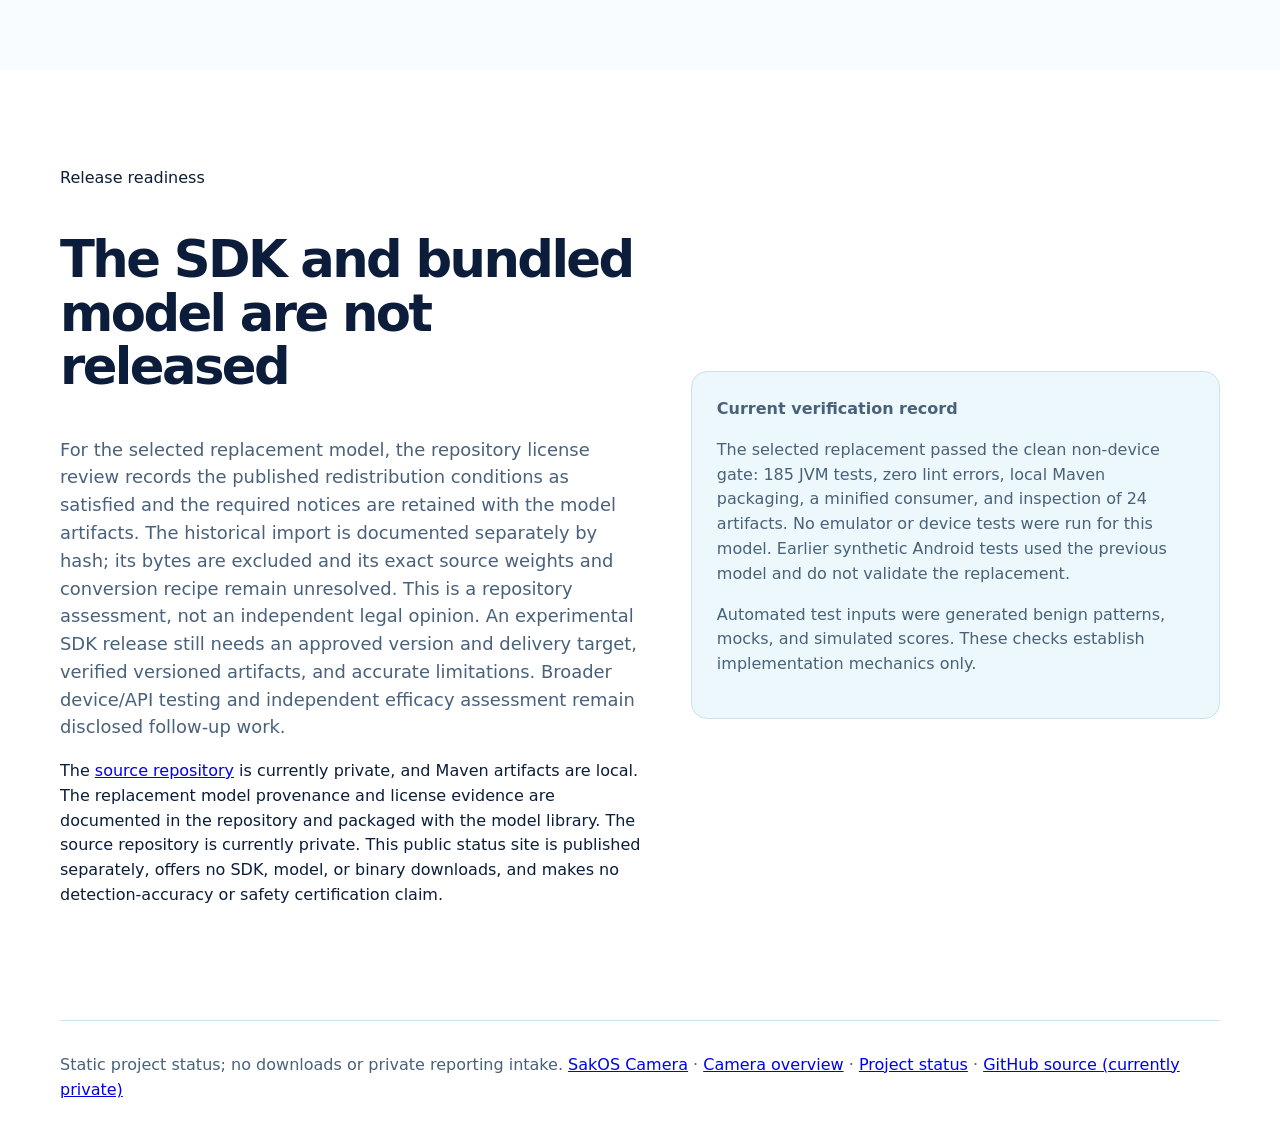
==== commit 2f2148c6: "Prepare sanitized publication documentation" ====
--- a/website/index.html
+++ b/website/index.html
@@ -25,7 +25,7 @@
       <div>
         <div class="eyebrow">Android SDK candidate · October 2026</div>
         <h1>A local candidate for managed camera review</h1>
-        <p class="lede">SakOS Camera is an independent Android project for managed photo and video review. Its private source candidate includes Fixed14 and Adaptive14 model runtimes, camera capture bridges, a sample app and local consumer packaging.</p>
+        <p class="lede">SakOS Camera is an independent Android project for managed photo and video review. Its current source candidate includes Fixed14 and Adaptive14 model runtimes, camera capture bridges, a sample app and local consumer packaging.</p>
         <p><a class="link" href="docs/camera/">Read current status and verification evidence &rarr;</a></p>
       </div>
       <div class="diagram" aria-label="Illustration of a phone sending a capture through a managed review step">
@@ -56,8 +56,8 @@
       <div>
         <div class="eyebrow">Release readiness</div>
         <h2>The SDK and bundled model are not released</h2>
-        <p class="lede">The selected model's source attribution and published redistribution conditions are recorded with the required notices. An experimental SDK release still needs an approved version and delivery target, verified versioned artifacts, and accurate limitations. Broader device/API testing and independent efficacy assessment remain disclosed follow-up work.</p>
-        <p>The <a href="https://github.com/sakosproject/sakos-camera-sdk">source repository</a> is currently private, and Maven artifacts are local. The model provenance and license evidence are documented in the repository and packaged with the model library. This public status site is published separately, offers no SDK, model, or binary downloads, and makes no detection-accuracy or safety certification claim.</p>
+        <p class="lede">For the selected replacement model, the repository license review records the published redistribution conditions as satisfied and the required notices are retained with the model artifacts. The historical import is documented separately by hash; its bytes are excluded and its exact source weights and conversion recipe remain unresolved. This is a repository assessment, not an independent legal opinion. An experimental SDK release still needs an approved version and delivery target, verified versioned artifacts, and accurate limitations. Broader device/API testing and independent efficacy assessment remain disclosed follow-up work.</p>
+        <p>The <a href="https://github.com/sakosproject/sakos-camera-sdk">source repository</a> is currently private, and Maven artifacts are local. The replacement model provenance and license evidence are documented in the repository and packaged with the model library. The source repository is currently private. This public status site is published separately, offers no SDK, model, or binary downloads, and makes no detection-accuracy or safety certification claim.</p>
       </div>
       <aside class="status">
         <strong>Current verification record</strong>
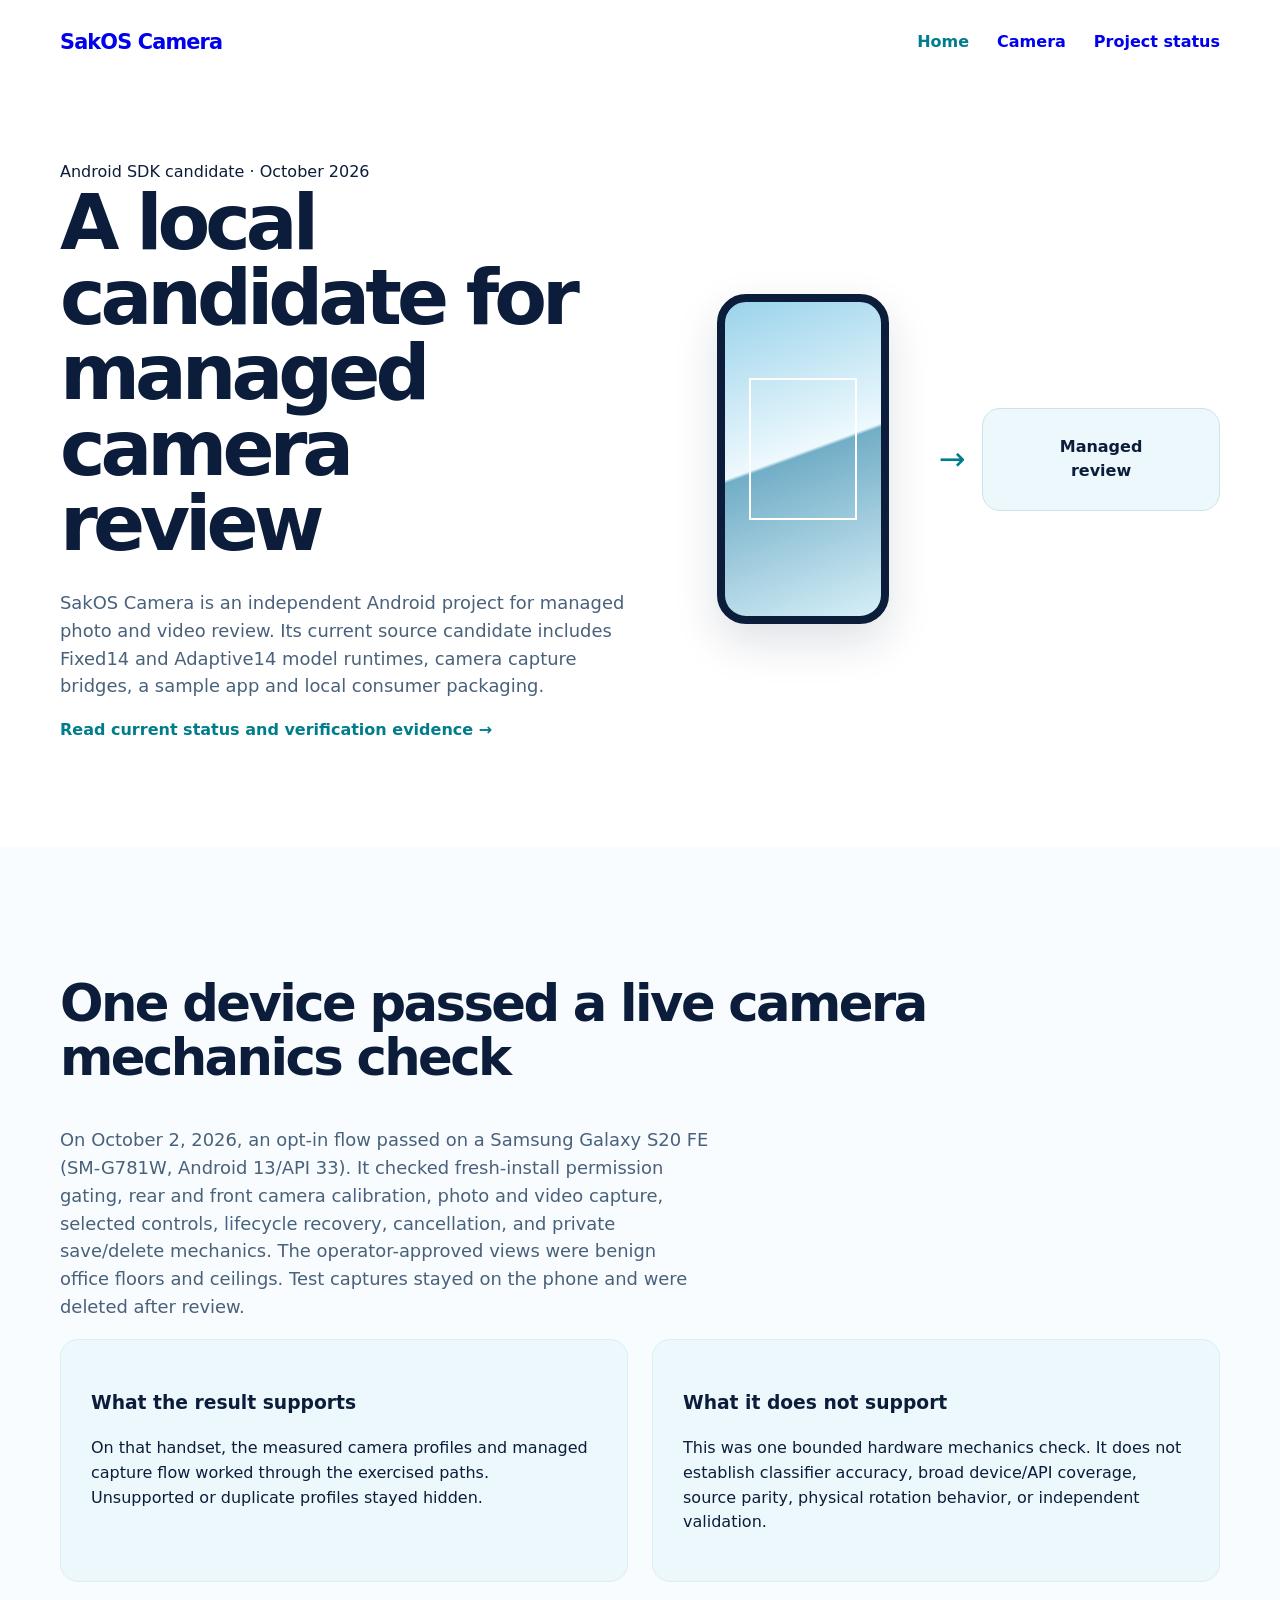
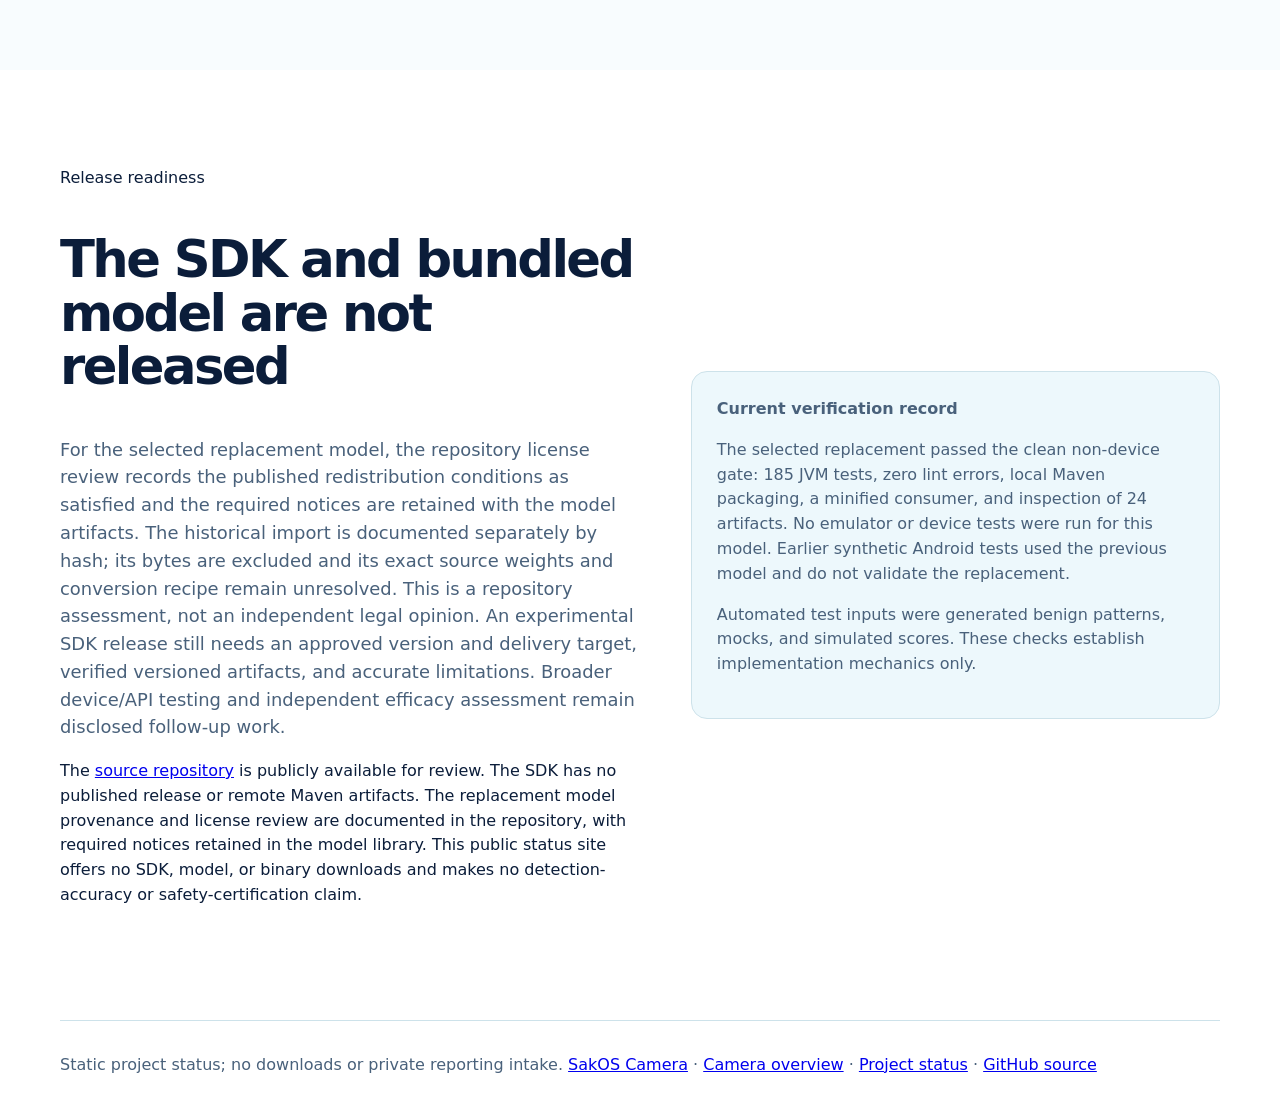
==== commit 80bc3b45: "Prepare public repository and site links" ====
--- a/website/index.html
+++ b/website/index.html
@@ -57,7 +57,7 @@
         <div class="eyebrow">Release readiness</div>
         <h2>The SDK and bundled model are not released</h2>
         <p class="lede">For the selected replacement model, the repository license review records the published redistribution conditions as satisfied and the required notices are retained with the model artifacts. The historical import is documented separately by hash; its bytes are excluded and its exact source weights and conversion recipe remain unresolved. This is a repository assessment, not an independent legal opinion. An experimental SDK release still needs an approved version and delivery target, verified versioned artifacts, and accurate limitations. Broader device/API testing and independent efficacy assessment remain disclosed follow-up work.</p>
-        <p>The <a href="https://github.com/sakosproject/sakos-camera-sdk">source repository</a> is currently private, and Maven artifacts are local. The replacement model provenance and license evidence are documented in the repository and packaged with the model library. The source repository is currently private. This public status site is published separately, offers no SDK, model, or binary downloads, and makes no detection-accuracy or safety certification claim.</p>
+        <p>The <a href="https://github.com/sakosproject/sakos-camera-sdk">source repository</a> is publicly available for review. The SDK has no published release or remote Maven artifacts. The replacement model provenance and license review are documented in the repository, with required notices retained in the model library. This public status site offers no SDK, model, or binary downloads and makes no detection-accuracy or safety-certification claim.</p>
       </div>
       <aside class="status">
         <strong>Current verification record</strong>
@@ -67,6 +67,6 @@
     </section>
   </main>
 
-  <footer class="shell site-footer">Static project status; no downloads or private reporting intake. <a href="./">SakOS Camera</a> · <a href="camera/">Camera overview</a> · <a href="docs/camera/">Project status</a> · <a href="https://github.com/sakosproject/sakos-camera-sdk">GitHub source (currently private)</a></footer>
+  <footer class="shell site-footer">Static project status; no downloads or private reporting intake. <a href="./">SakOS Camera</a> · <a href="camera/">Camera overview</a> · <a href="docs/camera/">Project status</a> · <a href="https://github.com/sakosproject/sakos-camera-sdk">GitHub source</a></footer>
 </body>
 </html>
